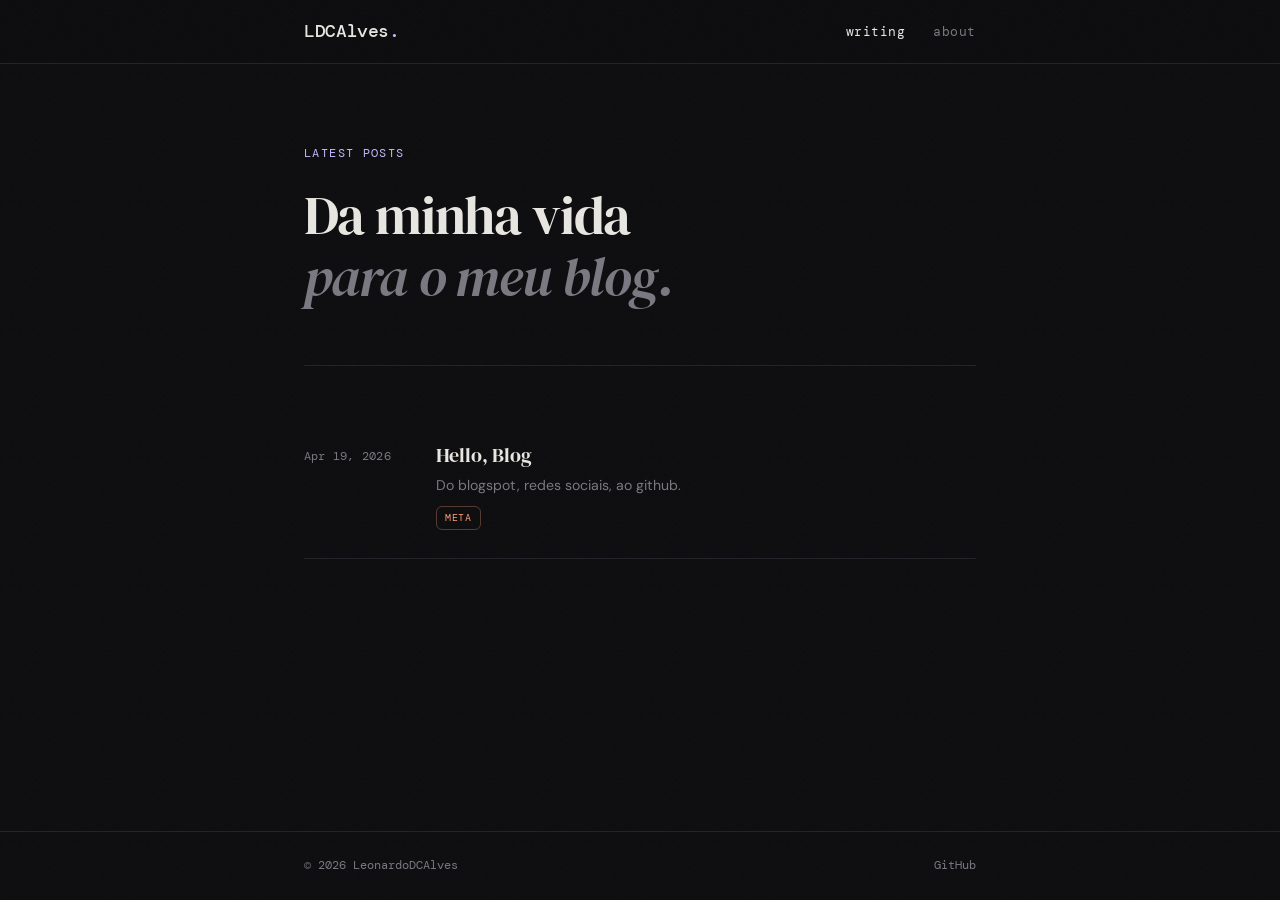
==== index.html @ 7793dca2 "Add files via upload" ====
<!DOCTYPE html>
<html lang="pt-BR">
<head>
  <meta charset="UTF-8" />
  <meta name="viewport" content="width=device-width, initial-scale=1.0" />
  <title>Blog pessoal: LeonardoDCAlves</title>
  <link rel="preconnect" href="https://fonts.googleapis.com" />
  <link rel="preconnect" href="https://fonts.gstatic.com" crossorigin />
  <link href="https://fonts.googleapis.com/css2?family=DM+Serif+Display:ital@0;1&family=DM+Mono:wght@400;500&family=DM+Sans:wght@300;400;500&display=swap" rel="stylesheet" />
  <link rel="stylesheet" href="style.css" />
</head>
<body>
  <div class="noise"></div>

  <header class="site-header">
    <div class="container">
      <a href="index.html" class="logo">LDCAlves<span class="logo-dot">.</span></a>
      <nav>
        <a href="index.html" class="nav-link active">writing</a>
        <a href="about.html" class="nav-link ">about</a>
      </nav>
    </div>
  </header>

  <main class="container">
    
    <section class="hero">
      <p class="hero-label">Latest posts</p>
      <h1 class="hero-title">Da minha vida<br /><em>para o meu blog.</em></h1>
    </section>

    <section class="post-list">
      <a class="post-item" href="hello-blog.html">
        <span class="post-date">Apr 19, 2026</span>
        <div class="post-meta">
          <span class="post-title">Hello, Blog</span>
          <span class="post-excerpt">Do blogspot, redes sociais, ao github.</span>
          <span class="post-tag">meta</span>
        </div>
      </a>
    </section>
    
  </main>

  <footer class="site-footer">
    <div class="container">
      <span>© 2026 LeonardoDCAlves</span>
      <div class="footer-links">
        <a href="https://github.com/leonardodcalves" target="_blank" rel="noopener">GitHub</a>
      </div>
    </div>
  </footer>

  <script>
    document.body.style.opacity = "0";
    document.body.style.transition = "opacity 0.3s ease";
    window.addEventListener("load", () => { document.body.style.opacity = "1"; });
  </script>
</body>
</html>
---- style.css ----
/* ─── Reset & Tokens ──────────────────────────────────────────── */
*, *::before, *::after { box-sizing: border-box; margin: 0; padding: 0; }

:root {
  --bg:        #0d0d0f;
  --bg-card:   #131316;
  --border:    #222228;
  --text:      #e8e6e1;
  --text-dim:  #7a7880;
  --text-mid:  #b0adb8;
  --accent:    #c8b8ff;
  --accent2:   #ff9f7a;
  --serif:     'DM Serif Display', Georgia, serif;
  --mono:      'DM Mono', 'Fira Code', monospace;
  --sans:      'DM Sans', system-ui, sans-serif;
  --radius:    6px;
  --max-w:     720px;
  --header-h:  64px;
}

html { scroll-behavior: smooth; }

body {
  background: var(--bg);
  color: var(--text);
  font-family: var(--sans);
  font-size: 16px;
  line-height: 1.7;
  min-height: 100vh;
  display: flex;
  flex-direction: column;
  -webkit-font-smoothing: antialiased;
}

/* ─── Noise overlay ───────────────────────────────────────────── */
.noise {
  position: fixed;
  inset: 0;
  pointer-events: none;
  z-index: 999;
  opacity: 0.028;
  background-image: url("data:image/svg+xml,%3Csvg viewBox='0 0 256 256' xmlns='http://www.w3.org/2000/svg'%3E%3Cfilter id='noise'%3E%3CfeTurbulence type='fractalNoise' baseFrequency='0.9' numOctaves='4' stitchTiles='stitch'/%3E%3C/filter%3E%3Crect width='100%25' height='100%25' filter='url(%23noise)'/%3E%3C/svg%3E");
  background-repeat: repeat;
  background-size: 128px 128px;
}

/* ─── Layout ──────────────────────────────────────────────────── */
.container {
  width: 100%;
  max-width: var(--max-w);
  margin: 0 auto;
  padding: 0 24px;
}

main.container { flex: 1; }

/* ─── Header ──────────────────────────────────────────────────── */
.site-header {
  position: sticky;
  top: 0;
  z-index: 100;
  height: var(--header-h);
  background: rgba(13,13,15,0.82);
  backdrop-filter: blur(12px);
  -webkit-backdrop-filter: blur(12px);
  border-bottom: 1px solid var(--border);
}

.site-header .container {
  height: 100%;
  display: flex;
  align-items: center;
  justify-content: space-between;
}

.logo {
  font-family: var(--mono);
  font-size: 1.15rem;
  font-weight: 500;
  color: var(--text);
  text-decoration: none;
  letter-spacing: -0.02em;
}

.logo-dot { color: var(--accent); }

nav { display: flex; gap: 28px; }

.nav-link {
  font-family: var(--mono);
  font-size: 0.8rem;
  color: var(--text-dim);
  text-decoration: none;
  letter-spacing: 0.04em;
  transition: color 0.2s;
}

.nav-link:hover,
.nav-link.active { color: var(--text); }

/* ─── Hero ────────────────────────────────────────────────────── */
.hero {
  padding: 80px 0 56px;
  border-bottom: 1px solid var(--border);
}

.hero-label {
  font-family: var(--mono);
  font-size: 0.72rem;
  color: var(--accent);
  letter-spacing: 0.12em;
  text-transform: uppercase;
  margin-bottom: 20px;
}

.hero-title {
  font-family: var(--serif);
  font-size: clamp(2.2rem, 6vw, 3.4rem);
  font-weight: 400;
  line-height: 1.15;
  color: var(--text);
  letter-spacing: -0.02em;
}

.hero-title em {
  color: var(--text-dim);
  font-style: italic;
}

/* ─── Post List ───────────────────────────────────────────────── */
.post-list {
  padding: 48px 0;
  display: flex;
  flex-direction: column;
  gap: 0;
}

.post-item {
  display: grid;
  grid-template-columns: 100px 1fr;
  gap: 0 32px;
  padding: 28px 0;
  border-bottom: 1px solid var(--border);
  text-decoration: none;
  color: inherit;
  transition: background 0.15s;
  cursor: pointer;
}

.post-item:first-child { border-top: none; }
.post-item:hover .post-title { color: var(--accent); }

.post-date {
  font-family: var(--mono);
  font-size: 0.72rem;
  color: var(--text-dim);
  padding-top: 5px;
  letter-spacing: 0.02em;
  white-space: nowrap;
}

.post-meta { display: flex; flex-direction: column; gap: 6px; }

.post-title {
  font-family: var(--serif);
  font-size: 1.25rem;
  font-weight: 400;
  line-height: 1.3;
  color: var(--text);
  transition: color 0.2s;
}

.post-excerpt {
  font-size: 0.88rem;
  color: var(--text-dim);
  line-height: 1.6;
}

.post-tag {
  display: inline-block;
  font-family: var(--mono);
  font-size: 0.65rem;
  letter-spacing: 0.06em;
  text-transform: uppercase;
  color: var(--accent2);
  border: 1px solid color-mix(in srgb, var(--accent2) 30%, transparent);
  padding: 2px 8px;
  border-radius: var(--radius);
  width: fit-content;
  margin-top: 4px;
}

/* ─── Post Article ────────────────────────────────────────────── */
.post-article { padding: 64px 0 80px; }

.post-article .post-header {
  margin-bottom: 52px;
  padding-bottom: 36px;
  border-bottom: 1px solid var(--border);
}

.post-article .post-header .post-date {
  font-family: var(--mono);
  font-size: 0.75rem;
  color: var(--accent);
  letter-spacing: 0.08em;
  display: block;
  margin-bottom: 16px;
}

.post-article .post-header h1 {
  font-family: var(--serif);
  font-size: clamp(1.9rem, 5vw, 2.8rem);
  font-weight: 400;
  line-height: 1.2;
  letter-spacing: -0.02em;
  margin-bottom: 14px;
}

.post-article .post-header .summary {
  font-size: 1.05rem;
  color: var(--text-mid);
  line-height: 1.65;
}

/* ─── Prose ───────────────────────────────────────────────────── */
.prose {
  font-size: 1rem;
  line-height: 1.8;
  color: var(--text);
}

.prose h2 {
  font-family: var(--serif);
  font-size: 1.5rem;
  font-weight: 400;
  color: var(--text);
  margin: 2.5em 0 0.8em;
  letter-spacing: -0.01em;
}

.prose h3 {
  font-family: var(--sans);
  font-weight: 500;
  margin: 2em 0 0.6em;
  letter-spacing: 0.02em;
  text-transform: uppercase;
  font-size: 0.82rem;
  color: var(--text-dim);
}

.prose p { margin: 0 0 1.4em; }

.prose a {
  color: var(--accent);
  text-decoration: underline;
  text-decoration-color: color-mix(in srgb, var(--accent) 40%, transparent);
  text-underline-offset: 3px;
  transition: text-decoration-color 0.2s;
}

.prose a:hover { text-decoration-color: var(--accent); }

.prose code {
  font-family: var(--mono);
  font-size: 0.85em;
  background: var(--bg-card);
  border: 1px solid var(--border);
  padding: 2px 6px;
  border-radius: 4px;
  color: var(--accent2);
}

.prose pre {
  background: var(--bg-card);
  border: 1px solid var(--border);
  border-radius: var(--radius);
  padding: 20px 24px;
  overflow-x: auto;
  margin: 1.6em 0;
}

.prose pre code {
  background: none;
  border: none;
  padding: 0;
  font-size: 0.88rem;
  color: var(--text-mid);
  line-height: 1.7;
}

.prose blockquote {
  border-left: 3px solid var(--accent);
  margin: 1.8em 0;
  padding: 0 0 0 24px;
  color: var(--text-mid);
  font-style: italic;
}

.prose ul, .prose ol { margin: 0 0 1.4em 1.5em; }
.prose li { margin-bottom: 0.4em; }

.prose hr {
  border: none;
  border-top: 1px solid var(--border);
  margin: 2.5em 0;
}

.prose strong { color: var(--text); font-weight: 500; }

/* ─── About Page ──────────────────────────────────────────────── */
.about-page { padding: 80px 0; }

.about-title {
  font-family: var(--serif);
  font-size: clamp(2rem, 5vw, 3rem);
  font-weight: 400;
  margin-bottom: 48px;
  letter-spacing: -0.02em;
}

.about-body {
  font-size: 1rem;
  line-height: 1.8;
  color: var(--text-mid);
  max-width: 560px;
}

.about-body p { margin-bottom: 1.4em; }

.about-body h2 {
  font-family: var(--serif);
  font-size: 1.3rem;
  font-weight: 400;
  color: var(--text);
  margin: 2.4em 0 0.8em;
}

.about-body a {
  color: var(--accent);
  text-decoration: underline;
  text-decoration-color: color-mix(in srgb, var(--accent) 40%, transparent);
  text-underline-offset: 3px;
}

/* ─── Footer ──────────────────────────────────────────────────── */
.site-footer {
  border-top: 1px solid var(--border);
  padding: 24px 0;
  margin-top: auto;
}

.site-footer .container {
  display: flex;
  justify-content: space-between;
  align-items: center;
}

.site-footer span,
.footer-links a {
  font-family: var(--mono);
  font-size: 0.72rem;
  color: var(--text-dim);
  text-decoration: none;
}

.footer-links { display: flex; gap: 20px; }
.footer-links a:hover { color: var(--text); }

/* ─── Back link ───────────────────────────────────────────────── */
.back-link {
  display: inline-flex;
  align-items: center;
  gap: 8px;
  font-family: var(--mono);
  font-size: 0.76rem;
  color: var(--text-dim);
  text-decoration: none;
  margin-bottom: 48px;
  transition: color 0.2s;
}

.back-link:hover { color: var(--text); }

/* ─── Scrollbar & Selection ──────────────────────────────────── */
::-webkit-scrollbar { width: 6px; }
::-webkit-scrollbar-track { background: var(--bg); }
::-webkit-scrollbar-thumb { background: var(--border); border-radius: 3px; }
::selection { background: color-mix(in srgb, var(--accent) 25%, transparent); color: var(--text); }

/* ─── Responsive ──────────────────────────────────────────────── */
@media (max-width: 540px) {
  .post-item { grid-template-columns: 1fr; gap: 8px; }
  .post-date { padding-top: 0; }
  .site-footer .container { flex-direction: column; gap: 12px; text-align: center; }
}
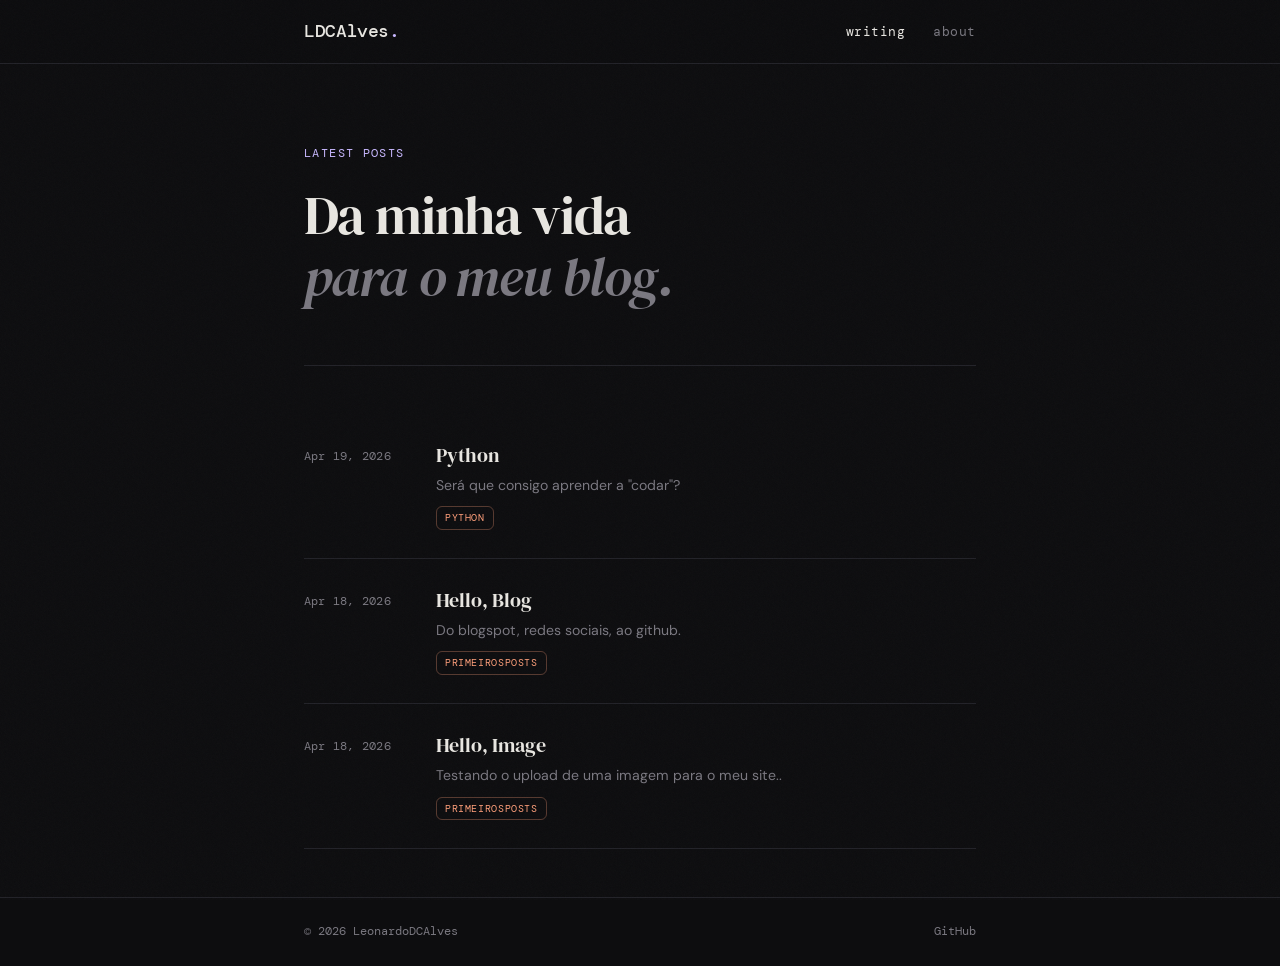
==== commit 94e9389c: "adicionar post e corrigir datas adicionar post do python  corrigir as datas de hello-blog.html e h" ====
--- a/index.html
+++ b/index.html
@@ -30,12 +30,28 @@
     </section>
 
     <section class="post-list">
+      <a class="post-item" href="python.html">
+        <span class="post-date">Apr 19, 2026</span>
+        <div class="post-meta">
+          <span class="post-title">Python</span>
+          <span class="post-excerpt">Será que consigo aprender a "codar"?</span>
+          <span class="post-tag">Python</span>
+        </div>
+      </a>
       <a class="post-item" href="hello-blog.html">
-        <span class="post-date">Apr 19, 2026</span>
+        <span class="post-date">Apr 18, 2026</span>
         <div class="post-meta">
           <span class="post-title">Hello, Blog</span>
           <span class="post-excerpt">Do blogspot, redes sociais, ao github.</span>
-          <span class="post-tag">meta</span>
+          <span class="post-tag">primeirosPosts</span>
+        </div>
+      </a>
+      <a class="post-item" href="hello-image.html">
+        <span class="post-date">Apr 18, 2026</span>
+        <div class="post-meta">
+          <span class="post-title">Hello, Image</span>
+          <span class="post-excerpt">Testando o upload de uma imagem para o meu site..</span>
+          <span class="post-tag">primeirosPosts</span>
         </div>
       </a>
     </section>
--- a/style.css
+++ b/style.css
@@ -394,3 +394,29 @@
   .post-date { padding-top: 0; }
   .site-footer .container { flex-direction: column; gap: 12px; text-align: center; }
 }
+
+/* ─── Images in prose ─────────────────────────────────────────── */
+.prose img {
+  display: block;
+  max-width: 100%;
+  height: auto;
+  border-radius: var(--radius);
+  margin: 2em auto;
+  border: 1px solid var(--border);
+}
+
+.prose figure {
+  margin: 2em 0;
+  text-align: center;
+}
+
+.prose figure img {
+  margin: 0 auto 0.75em;
+}
+
+.prose figcaption {
+  font-family: var(--mono);
+  font-size: 0.75rem;
+  color: var(--text-dim);
+  letter-spacing: 0.02em;
+}
